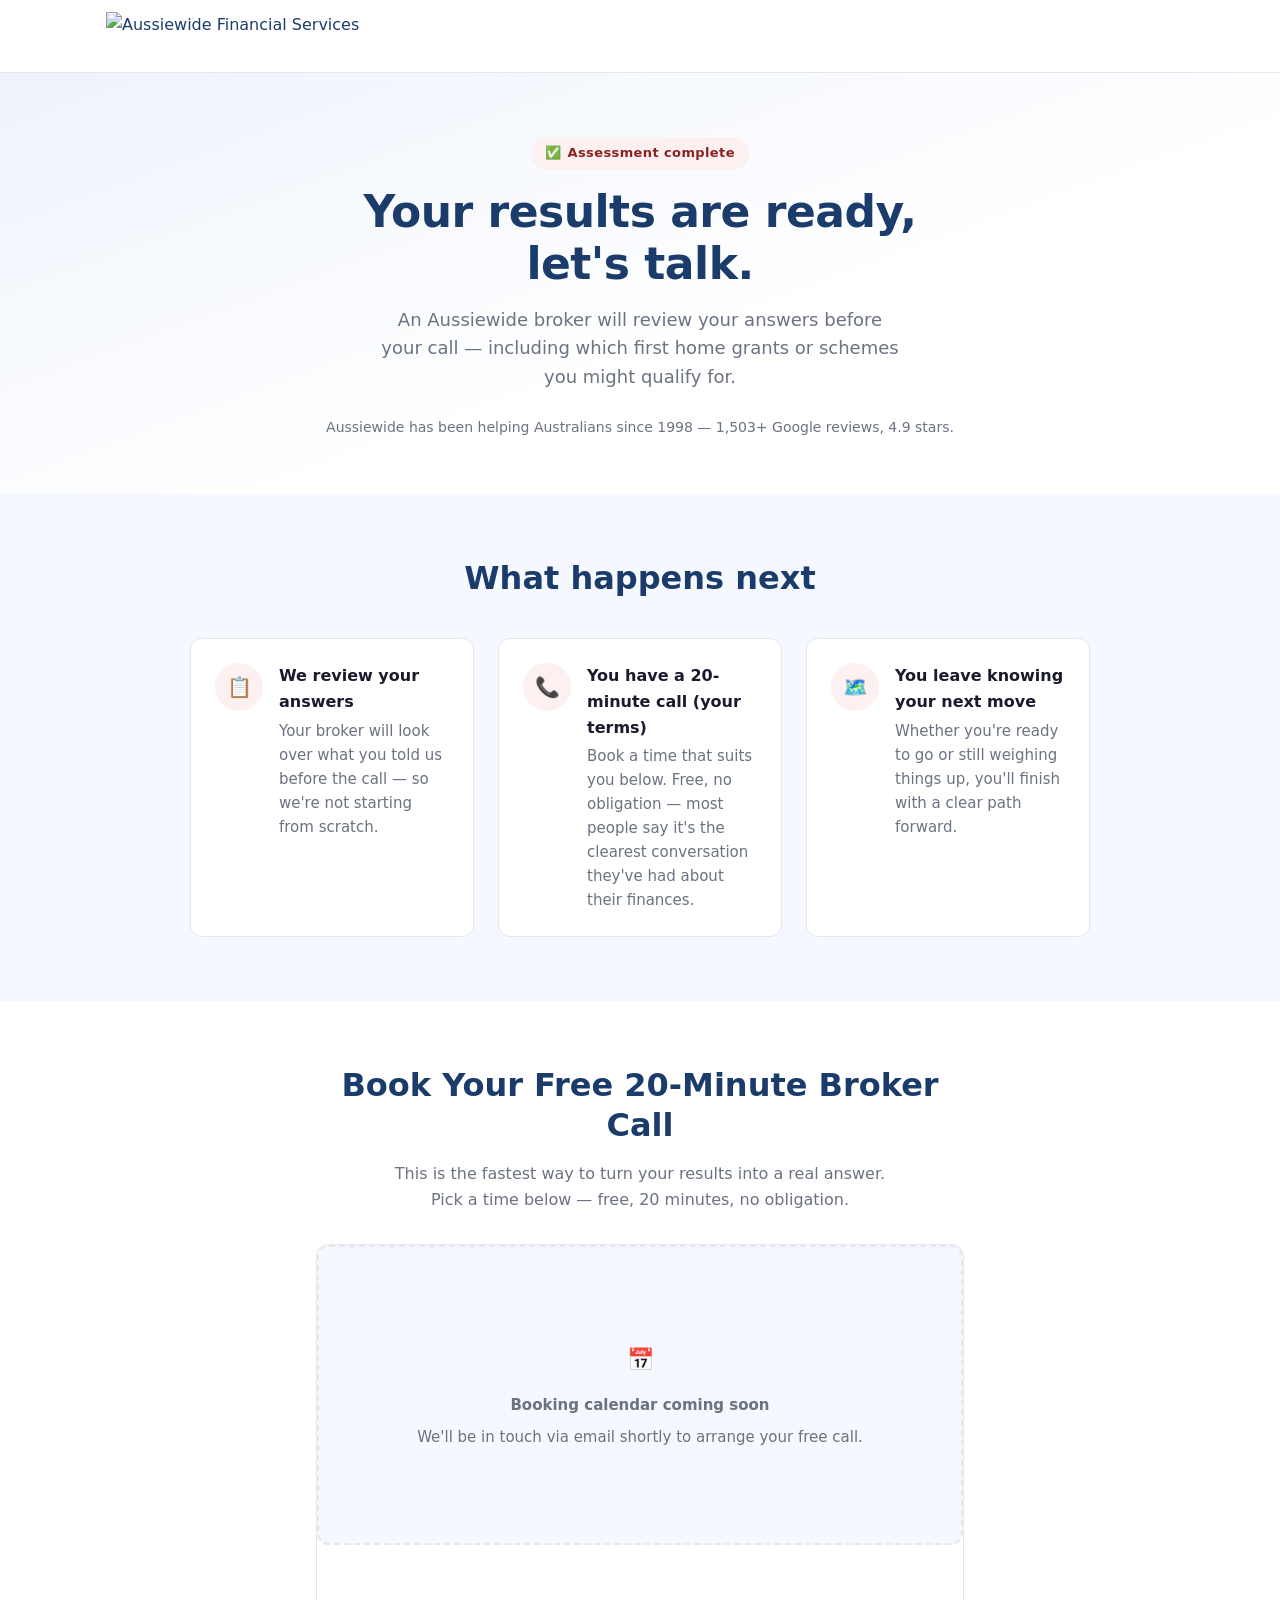
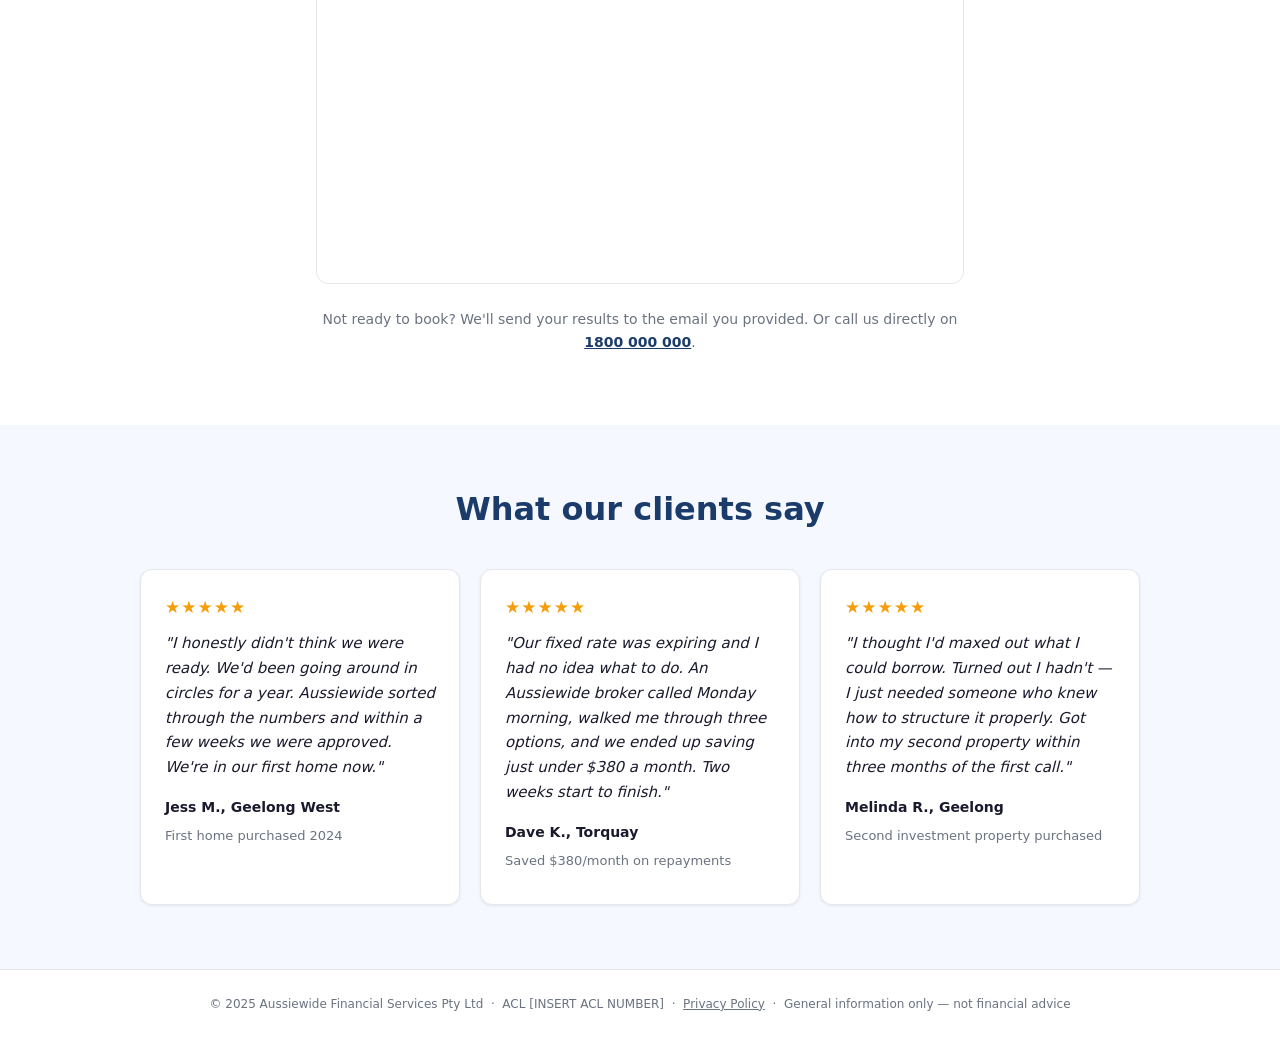
==== thank-you.html @ d665b50a "Initial commit — Aussiewide quiz funnel" ====
<!DOCTYPE html>
<html lang="en">
<head>
  <meta charset="UTF-8" />
  <meta name="viewport" content="width=device-width, initial-scale=1.0" />
  <meta name="robots" content="noindex, nofollow" />
  <title>Your Results Are Ready — Aussiewide Financial Services</title>
  <meta name="description" content="Thanks for completing your free mortgage assessment. Book your free 20-minute call with an Aussiewide broker." />

  <link rel="stylesheet" href="styles.css" />

  <!-- Meta Pixel -->
  <script>
    !function(f,b,e,v,n,t,s)
    {if(f.fbq)return;n=f.fbq=function(){n.callMethod?
    n.callMethod.apply(n,arguments):n.queue.push(arguments)};
    if(!f._fbq)f._fbq=n;n.push=n;n.loaded=!0;n.version='2.0';
    n.queue=[];t=b.createElement(e);t.async=!0;
    t.src=v;s=b.getElementsByTagName(e)[0];
    s.parentNode.insertBefore(t,s)}(window, document,'script',
    'https://connect.facebook.net/en_US/fbevents.js');
  </script>
  <script src="config.js"></script>
  <script>
    if (typeof CONFIG !== 'undefined' && CONFIG.metaPixelId) {
      fbq('init', CONFIG.metaPixelId);
      fbq('track', 'PageView');
    }
  </script>
  <noscript>
    <img height="1" width="1" style="display:none"
      src="https://www.facebook.com/tr?id=370020886926613&ev=PageView&noscript=1" />
  </noscript>
</head>
<body>

  <!-- =========================================================
       TOP BAR
       ========================================================= -->
  <header class="topbar" role="banner">
    <div class="container">
      <div class="topbar__inner">
        <a class="logo" href="index.html" aria-label="Aussiewide Financial Services — Home">
          <img
            src="https://aussiewidefs.com.au/wp-content/uploads/2024/06/Aussiewide-Financial-Services-Logo.png"
            alt="Aussiewide Financial Services"
            class="logo__img"
            height="48"
          />
        </a>
      </div>
    </div>
  </header>

  <main>

    <!-- =========================================================
         THANK YOU HERO
         ========================================================= -->
    <section class="ty-hero" aria-labelledby="ty-headline">
      <div class="container container--narrow">

        <div class="ty-hero__eyebrow">
          <span aria-hidden="true">✅</span>
          Assessment complete
        </div>

        <h1 id="ty-headline">
          Your results are ready, <span id="ty-name">let's talk.</span>
        </h1>

        <p class="ty-hero__sub" id="ty-sub">
          An Aussiewide broker will review your answers before your call — so you're not starting from scratch.
        </p>

        <p class="ty-hero__trust">
          Aussiewide has been helping Australians since 1998 — 1,503+ Google reviews, 4.9 stars.
        </p>

      </div>
    </section>

    <!-- =========================================================
         WHAT HAPPENS NEXT
         ========================================================= -->
    <section class="next-steps" aria-labelledby="next-heading">
      <div class="container">
        <h2 class="next-steps__heading" id="next-heading">What happens next</h2>
        <div class="next-steps__grid">

          <div class="next-step">
            <div class="next-step__icon" aria-hidden="true">📋</div>
            <div>
              <p class="next-step__title">We review your answers</p>
              <p class="next-step__desc">Your broker will look over what you told us before the call — so we're not starting from scratch.</p>
            </div>
          </div>

          <div class="next-step">
            <div class="next-step__icon" aria-hidden="true">📞</div>
            <div>
              <p class="next-step__title">You have a 20-minute call (your terms)</p>
              <p class="next-step__desc">Book a time that suits you below. Free, no obligation — most people say it's the clearest conversation they've had about their finances.</p>
            </div>
          </div>

          <div class="next-step">
            <div class="next-step__icon" aria-hidden="true">🗺️</div>
            <div>
              <p class="next-step__title">You leave knowing your next move</p>
              <p class="next-step__desc">Whether you're ready to go or still weighing things up, you'll finish with a clear path forward.</p>
            </div>
          </div>

        </div>
      </div>
    </section>

    <!-- =========================================================
         CALENDLY BOOKING SECTION
         ========================================================= -->
    <section class="booking" aria-labelledby="booking-heading">
      <div class="container container--narrow">

        <h2 class="booking__heading" id="booking-heading">Book Your Free 20-Minute Broker Call</h2>
        <p class="booking__intro">
          This is the fastest way to turn your results into a real answer. Pick a time below — free, 20 minutes, no obligation.
        </p>

        <!-- Calendly embed — populated by JS below -->
        <div id="calendly-embed">
          <!-- Populated by inline script -->
        </div>

        <p class="booking__below">
          Not ready to book? We'll send your results to the email you provided.
          Or call us directly on <a href="tel:1800000000" id="booking-phone">1800 000 000</a>.
        </p>

      </div>
    </section>

    <!-- =========================================================
         SOCIAL PROOF — TESTIMONIALS
         ========================================================= -->
    <!-- REPLACE WITH VERIFIED REAL CLIENT REVIEWS BEFORE LAUNCH -->
    <section class="testimonials" aria-labelledby="testimonials-heading">
      <div class="container">
        <h2 class="testimonials__heading" id="testimonials-heading">What our clients say</h2>
        <div class="testimonials__grid">

          <article class="testimonial-card">
            <div class="testimonial-card__stars" aria-label="5 out of 5 stars">&#9733;&#9733;&#9733;&#9733;&#9733;</div>
            <blockquote class="testimonial-card__quote">
              "I honestly didn't think we were ready. We'd been going around in circles for a year. Aussiewide sorted through the numbers and within a few weeks we were approved. We're in our first home now."
            </blockquote>
            <p class="testimonial-card__author">Jess M., Geelong West</p>
            <p class="testimonial-card__meta">First home purchased 2024</p>
          </article>

          <article class="testimonial-card">
            <div class="testimonial-card__stars" aria-label="5 out of 5 stars">&#9733;&#9733;&#9733;&#9733;&#9733;</div>
            <blockquote class="testimonial-card__quote">
              "Our fixed rate was expiring and I had no idea what to do. An Aussiewide broker called Monday morning, walked me through three options, and we ended up saving just under $380 a month. Two weeks start to finish."
            </blockquote>
            <p class="testimonial-card__author">Dave K., Torquay</p>
            <p class="testimonial-card__meta">Saved $380/month on repayments</p>
          </article>

          <article class="testimonial-card">
            <div class="testimonial-card__stars" aria-label="5 out of 5 stars">&#9733;&#9733;&#9733;&#9733;&#9733;</div>
            <blockquote class="testimonial-card__quote">
              "I thought I'd maxed out what I could borrow. Turned out I hadn't — I just needed someone who knew how to structure it properly. Got into my second property within three months of the first call."
            </blockquote>
            <p class="testimonial-card__author">Melinda R., Geelong</p>
            <p class="testimonial-card__meta">Second investment property purchased</p>
          </article>

        </div>
      </div>
    </section>
    <!-- /REPLACE WITH VERIFIED REAL CLIENT REVIEWS BEFORE LAUNCH -->

    <!-- =========================================================
         TRUST FOOTER
         ========================================================= -->
    <footer class="page-footer" role="contentinfo">
      <div class="container">
        <p class="page-footer__text">
          &copy; 2025 Aussiewide Financial Services Pty Ltd &nbsp;&middot;&nbsp;
          ACL [INSERT ACL NUMBER] &nbsp;&middot;&nbsp;
          <a href="#">Privacy Policy</a> &nbsp;&middot;&nbsp;
          General information only &mdash; not financial advice
        </p>
      </div>
    </footer>

  </main>

  <!-- =========================================================
       THANK YOU PAGE SCRIPT
       ========================================================= -->
  <script src="config.js"></script>
  <script>
    /* ----------------------------------------------------------
       Meta pixel backup Lead event on page load
    ---------------------------------------------------------- */
    window.addEventListener('load', function () {
      if (typeof fbq !== 'undefined') {
        fbq('track', 'Lead');
      }
    });

    /* ----------------------------------------------------------
       Dynamic content from sessionStorage + URL params
    ---------------------------------------------------------- */
    (function () {
      var params   = new URLSearchParams(window.location.search);
      var audience = params.get('audience') || 'fhb';

      // Try to read lead data from sessionStorage
      var lead = null;
      try {
        var raw = sessionStorage.getItem('aw_lead');
        if (raw) lead = JSON.parse(raw);
      } catch (e) { /* private browsing */ }

      // Personalise name in heading
      var nameEl = document.getElementById('ty-name');
      if (nameEl && lead && lead.firstName) {
        nameEl.textContent = lead.firstName + '.';
      } else if (nameEl) {
        nameEl.textContent = 'let\'s talk.';
      }

      // Dynamic hero subheadline by track
      var subEl = document.getElementById('ty-sub');
      var subCopy = {
        fhb:      'An Aussiewide broker will review your answers before your call — including which first home grants or schemes you might qualify for.',
        refi:     'An Aussiewide broker will review your current loan details before your call — so they can show you exactly what switching could save you.',
        investor: 'An Aussiewide broker will review your investment situation before your call — so you walk away knowing your real borrowing capacity.',
      };
      if (subEl) subEl.textContent = subCopy[audience] || subCopy['fhb'];

      /* ----------------------------------------------------------
         Calendly embed
      ---------------------------------------------------------- */
      var embedEl    = document.getElementById('calendly-embed');
      var calendlyUrl = (typeof CONFIG !== 'undefined') ? CONFIG.calendlyUrl : 'YOUR_CALENDLY_URL_HERE';

      if (embedEl) {
        if (calendlyUrl && calendlyUrl !== 'YOUR_CALENDLY_URL_HERE') {
          // Load Calendly inline embed
          var script = document.createElement('link');
          script.rel  = 'stylesheet';
          script.href = 'https://assets.calendly.com/assets/external/widget.css';
          document.head.appendChild(script);

          var scriptTag = document.createElement('script');
          scriptTag.src  = 'https://assets.calendly.com/assets/external/widget.js';
          scriptTag.async = true;
          scriptTag.onload = function () {
            if (window.Calendly) {
              window.Calendly.initInlineWidget({
                url: calendlyUrl,
                parentElement: embedEl,
                prefill: lead ? {
                  name:  lead.firstName || '',
                  email: lead.email     || '',
                } : {},
              });
            }
          };
          document.body.appendChild(scriptTag);
        } else {
          // Placeholder — Calendly URL not configured yet
          embedEl.innerHTML = '<div class="calendly-placeholder"><p style="font-size:22px;margin-bottom:8px;">📅</p><p><strong>Booking calendar coming soon</strong></p><p>We\'ll be in touch via email shortly to arrange your free call.</p></div>';
        }
      }

      /* ----------------------------------------------------------
         Populate CONFIG-based links/phone
      ---------------------------------------------------------- */
      if (typeof CONFIG !== 'undefined') {
        var phoneEl  = document.getElementById('booking-phone');
        var reviewEl = document.getElementById('reviews-link');

        if (phoneEl && CONFIG.businessPhone) {
          phoneEl.textContent = CONFIG.businessPhone;
          phoneEl.href = 'tel:' + CONFIG.businessPhone.replace(/\s/g, '');
        }
        if (reviewEl && CONFIG.googleReviewsUrl) {
          reviewEl.href = CONFIG.googleReviewsUrl;
        }
      }
    })();
  </script>

</body>
</html>
---- styles.css ----
/* ============================================================
   AUSSIEWIDE FINANCIAL SERVICES — QUIZ FUNNEL
   Mobile-first. System fonts. No external deps.
   ============================================================ */

/* --- CSS Custom Properties --------------------------------- */
:root {
  --navy:       #1B3C6B;
  --brand:       #A82E2C;
  --brand-dark:  #8B2220;
  --brand-light: #fdf0f0;
  --bg:         #F5F8FF;
  --text:       #1A1A2E;
  --muted:      #6B7280;
  --white:      #FFFFFF;
  --border:     #E5E7EB;
  --error:      #EF4444;
  --shadow-sm:  0 1px 3px rgba(0,0,0,.08);
  --shadow-md:  0 4px 16px rgba(0,0,0,.10);
  --radius:     8px;
  --unit:       8px;
  --font:       system-ui, -apple-system, 'Segoe UI', Roboto, sans-serif;
  --transition: 0.22s ease;
}

/* --- Reset ------------------------------------------------- */
*, *::before, *::after { box-sizing: border-box; margin: 0; padding: 0; }

html { scroll-behavior: smooth; -webkit-text-size-adjust: 100%; }

body {
  font-family: var(--font);
  font-size: 16px;
  line-height: 1.6;
  color: var(--text);
  background: var(--white);
}

img, svg { display: block; max-width: 100%; }
a { color: var(--navy); }
a:hover { color: var(--brand); }
ul { list-style: none; }

/* --- Typography -------------------------------------------- */
h1 {
  font-size: clamp(28px, 6vw, 44px);
  font-weight: 700;
  line-height: 1.18;
  color: var(--navy);
  letter-spacing: -0.5px;
}

h2 {
  font-size: clamp(22px, 4vw, 32px);
  font-weight: 700;
  color: var(--navy);
  line-height: 1.25;
}

h3 { font-size: 18px; font-weight: 600; color: var(--navy); }
p  { margin-bottom: var(--unit); }

/* --- Layout helpers --------------------------------------- */
.container {
  width: 100%;
  max-width: 1100px;
  margin: 0 auto;
  padding: 0 calc(var(--unit) * 2);
}

.container--narrow {
  max-width: 680px;
}

/* ============================================================
   LANDING PAGE
   ============================================================ */

/* --- Top bar (logo only) ---------------------------------- */
.topbar {
  background: var(--white);
  border-bottom: 1px solid var(--border);
  padding: calc(var(--unit) * 1.5) 0;
  position: sticky;
  top: 0;
  z-index: 100;
}

.topbar__inner {
  display: flex;
  align-items: center;
  justify-content: space-between;
}

.logo {
  display: flex;
  align-items: center;
  gap: 10px;
  text-decoration: none;
}

.logo__img {
  height: 48px;
  width: auto;
  display: block;
}

/* --- Hero ------------------------------------------------- */
.hero {
  background: linear-gradient(160deg, #eef3fc 0%, var(--white) 60%);
  padding: calc(var(--unit) * 7) 0 calc(var(--unit) * 6);
}

.hero__inner {
  display: grid;
  gap: calc(var(--unit) * 4);
  align-items: center;
}

.hero__content { max-width: 620px; }

.hero__headline {
  margin-bottom: calc(var(--unit) * 2);
}

.hero__sub {
  font-size: 18px;
  color: var(--muted);
  margin-bottom: calc(var(--unit) * 4);
  max-width: 520px;
}

.hero__cta-group {
  display: flex;
  flex-direction: column;
  gap: var(--unit);
  align-items: flex-start;
}

.hero__reassurance {
  font-size: 13px;
  color: var(--muted);
  display: flex;
  align-items: center;
  gap: 6px;
}

.hero__reassurance::before {
  content: '🔒';
  font-size: 13px;
}

/* --- Buttons ---------------------------------------------- */
.btn {
  display: inline-flex;
  align-items: center;
  justify-content: center;
  gap: 8px;
  font-family: var(--font);
  font-size: 17px;
  font-weight: 600;
  border: none;
  border-radius: var(--radius);
  cursor: pointer;
  padding: 16px 32px;
  text-decoration: none;
  transition: background var(--transition), transform var(--transition), box-shadow var(--transition);
  letter-spacing: 0.01em;
  white-space: nowrap;
}

.btn--primary {
  background: var(--brand);
  color: var(--white);
  box-shadow: 0 4px 14px rgba(168,46,44,.25);
}

.btn--primary:hover {
  background: var(--brand-dark);
  color: var(--white);
  box-shadow: 0 6px 18px rgba(168,46,44,.35);
}

.btn--primary:active { transform: scale(.98); }

.btn--full { width: 100%; font-size: 18px; }

/* Noscript fallback CTA */
.noscript-cta {
  display: none;
}

/* --- Social proof bar ------------------------------------- */
.proof-bar {
  background: #f0f2f5;
  border-top: 1px solid var(--border);
  border-bottom: 1px solid var(--border);
  padding: calc(var(--unit) * 2) 0;
}

.proof-bar__list {
  display: flex;
  flex-wrap: wrap;
  gap: calc(var(--unit) * 2);
  justify-content: center;
  align-items: center;
}

.proof-bar__item {
  display: flex;
  align-items: center;
  gap: 8px;
  font-size: 14px;
  font-weight: 500;
  color: var(--text);
  white-space: nowrap;
}

.proof-bar__item .icon { font-size: 18px; }

/* --- How it works ----------------------------------------- */
.how {
  padding: calc(var(--unit) * 8) 0;
  background: var(--white);
}

.how__heading {
  text-align: center;
  margin-bottom: calc(var(--unit) * 5);
}

.how__steps {
  display: grid;
  gap: calc(var(--unit) * 3);
  grid-template-columns: 1fr;
  max-width: 900px;
  margin: 0 auto;
}

.step {
  display: flex;
  gap: calc(var(--unit) * 2);
  align-items: flex-start;
  padding: calc(var(--unit) * 3);
  background: var(--bg);
  border-radius: 12px;
  border: 1px solid var(--border);
}

.step__num {
  flex-shrink: 0;
  width: 44px;
  height: 44px;
  background: var(--navy);
  color: var(--white);
  border-radius: 50%;
  display: flex;
  align-items: center;
  justify-content: center;
  font-size: 18px;
  font-weight: 700;
}

.step__body {}
.step__title { font-size: 17px; font-weight: 600; margin-bottom: 4px; }
.step__desc  { color: var(--muted); font-size: 15px; margin: 0; }

/* --- Secondary CTA ---------------------------------------- */
.cta-section {
  background: var(--navy);
  padding: calc(var(--unit) * 8) 0;
  text-align: center;
}

.cta-section h2 { color: var(--white); margin-bottom: calc(var(--unit) * 3); }

/* --- Footer ----------------------------------------------- */
.footer {
  background: #f0f2f5;
  border-top: 1px solid var(--border);
  padding: calc(var(--unit) * 3) 0;
  text-align: center;
}

.footer__text {
  font-size: 12px;
  color: var(--muted);
  margin: 0;
}

.footer__text a { color: var(--muted); }
.footer__text a:hover { color: var(--navy); }

/* ============================================================
   QUIZ OVERLAY
   ============================================================ */
.quiz-overlay {
  min-height: 100vh;
  background: var(--white);
  display: flex;
  flex-direction: column;
  overflow: hidden;
}

/* --- Quiz header ------------------------------------------ */
.quiz-header {
  flex-shrink: 0;
  background: var(--white);
  border-bottom: 1px solid var(--border);
  padding: 12px calc(var(--unit) * 2) 0;
}

.quiz-header__top {
  display: grid;
  grid-template-columns: 1fr auto 1fr;
  align-items: center;
  margin-bottom: 12px;
  gap: 12px;
}

/* Back btn is the left cell — already styled above */

.logo {
  justify-self: center;
  text-decoration: none;
}

.quiz-step-label {
  justify-self: end;
  font-size: 13px;
  color: var(--muted);
  font-weight: 600;
  white-space: nowrap;
}

/* --- Progress bar ----------------------------------------- */
.progress-track {
  height: 6px;
  background: var(--border);
  border-radius: 99px;
  overflow: hidden;
}

.progress-fill {
  height: 100%;
  background: var(--brand);
  border-radius: 99px;
  width: 0%;
  transition: width 0.35s ease;
}

/* --- Quiz body -------------------------------------------- */
.quiz-body {
  flex: 1;
  overflow-y: auto;
  -webkit-overflow-scrolling: touch;
  padding: calc(var(--unit) * 3) calc(var(--unit) * 2) calc(var(--unit) * 4);
}

.quiz-body__inner {
  max-width: 600px;
  margin: 0 auto;
}

/* --- Question card ---------------------------------------- */
.question-card {
  animation: slideIn 0.25s ease both;
}

.question-card.slide-out-left  { animation: slideOutLeft  0.2s ease both; }
.question-card.slide-out-right { animation: slideOutRight 0.2s ease both; }
.question-card.slide-in-right  { animation: slideInRight  0.25s ease both; }

@keyframes slideIn       { from { opacity:0; transform:translateX(40px);  } to { opacity:1; transform:translateX(0); } }
@keyframes slideInRight  { from { opacity:0; transform:translateX(-40px); } to { opacity:1; transform:translateX(0); } }
@keyframes slideOutLeft  { from { opacity:1; transform:translateX(0); } to { opacity:0; transform:translateX(-40px); } }
@keyframes slideOutRight { from { opacity:1; transform:translateX(0); } to { opacity:0; transform:translateX(40px);  } }

@media (prefers-reduced-motion: reduce) {
  .question-card,
  .question-card.slide-out-left,
  .question-card.slide-out-right,
  .question-card.slide-in-right { animation: none; }
  .progress-fill { transition: none; }
}

.question-card__text {
  font-size: clamp(18px, 3.5vw, 24px);
  font-weight: 700;
  color: var(--navy);
  margin-bottom: var(--unit);
  line-height: 1.3;
}

.question-card__subtitle {
  font-size: 14px;
  color: var(--muted);
  margin-bottom: calc(var(--unit) * 2.5);
}

/* --- Option buttons --------------------------------------- */
.options-list {
  display: flex;
  flex-direction: column;
  gap: calc(var(--unit) * 1.25);
  margin-top: calc(var(--unit) * 2);
}

.option-btn {
  width: 100%;
  min-height: 64px;
  padding: 16px 18px;
  background: var(--white);
  border: 2px solid var(--border);
  border-radius: var(--radius);
  font-family: var(--font);
  font-size: 16px;
  font-weight: 500;
  color: var(--text);
  text-align: left;
  cursor: pointer;
  display: flex;
  align-items: center;
  gap: 12px;
  transition: border-color var(--transition), background var(--transition), transform var(--transition);
  position: relative;
}

.option-btn:hover {
  border-color: var(--brand);
  background: var(--brand-light);
}

.option-btn:active { transform: scale(.99); }

.option-btn.is-selected {
  border-color: var(--brand);
  border-width: 2.5px;
  background: var(--brand-light);
  color: var(--navy);
  font-weight: 600;
  box-shadow: 0 2px 8px rgba(168,46,44,.15);
}

/* Single-select indicator dot */
.option-btn__indicator {
  flex-shrink: 0;
  width: 22px;
  height: 22px;
  border: 2px solid var(--border);
  border-radius: 50%;
  transition: border-color var(--transition), background var(--transition);
}

.option-btn.is-selected .option-btn__indicator {
  border-color: var(--brand);
  background: var(--brand);
  position: relative;
}

.option-btn.is-selected .option-btn__indicator::after {
  content: '';
  position: absolute;
  inset: 3px;
  background: var(--white);
  border-radius: 50%;
}

/* Checkbox indicator for multi-select */
.option-btn.is-checkbox .option-btn__indicator {
  border-radius: 5px;
}

.option-btn.is-checkbox.is-selected .option-btn__indicator {
  background: var(--brand);
  border-color: var(--brand);
}

.option-btn.is-checkbox.is-selected .option-btn__indicator::after {
  content: '';
  position: absolute;
  left: 3px;
  top: 0px;
  width: 7px;
  height: 12px;
  border: 2.5px solid var(--white);
  border-top: none;
  border-left: none;
  transform: rotate(45deg);
  background: transparent;
  border-radius: 0;
}

.option-btn__label { flex: 1; }

/* Multi-select continue button */
.multi-continue {
  margin-top: calc(var(--unit) * 2);
  width: 100%;
}

/* --- Back button — lives in header ------------------------ */
.back-btn {
  display: inline-flex;
  align-items: center;
  gap: 6px;
  background: var(--white);
  border: 2px solid var(--border);
  border-radius: 8px;
  font-family: var(--font);
  font-size: 14px;
  font-weight: 600;
  color: var(--navy);
  cursor: pointer;
  padding: 8px 14px;
  transition: border-color var(--transition), background var(--transition), color var(--transition);
  white-space: nowrap;
  flex-shrink: 0;
}

.back-btn:hover {
  border-color: var(--navy);
  background: var(--bg);
}

.back-btn:active { transform: scale(.97); }

.back-btn__icon {
  flex-shrink: 0;
  color: currentColor;
}

/* Invisible placeholder when back is hidden — keeps layout stable */
.back-btn.is-hidden {
  visibility: hidden;
  pointer-events: none;
}

/* --- Reassurance bar -------------------------------------- */
.quiz-reassurance {
  flex-shrink: 0;
  padding: 10px calc(var(--unit) * 2);
  border-top: 1px solid var(--border);
  background: #fafafa;
  text-align: center;
  font-size: 12px;
  color: var(--muted);
}

/* ============================================================
   CONTACT CAPTURE STEP
   ============================================================ */
.contact-card {
  padding-top: var(--unit);
}

.contact-card__reward {
  display: inline-block;
  background: var(--brand-light);
  color: var(--brand);
  font-size: 14px;
  font-weight: 700;
  padding: 6px 14px;
  border-radius: 99px;
  margin-bottom: calc(var(--unit) * 1.5);
  letter-spacing: 0.01em;
}

.contact-card__heading {
  font-size: clamp(22px, 4vw, 28px);
  font-weight: 700;
  color: var(--navy);
  margin-bottom: var(--unit);
}

.contact-card__sub {
  color: var(--muted);
  font-size: 15px;
  margin-bottom: calc(var(--unit) * 3);
}

.form-group {
  margin-bottom: calc(var(--unit) * 2.5);
}

.form-label {
  display: block;
  font-size: 14px;
  font-weight: 600;
  color: var(--text);
  margin-bottom: 6px;
}

.form-label .optional {
  font-weight: 400;
  color: var(--muted);
  font-size: 13px;
}

.form-input {
  width: 100%;
  padding: 14px 16px;
  font-family: var(--font);
  font-size: 16px;
  color: var(--text);
  background: var(--white);
  border: 2px solid var(--border);
  border-radius: var(--radius);
  transition: border-color var(--transition), box-shadow var(--transition);
  appearance: none;
  -webkit-appearance: none;
}

.form-input:focus {
  outline: none;
  border-color: var(--brand);
  box-shadow: 0 0 0 3px rgba(0,168,120,.12);
}

.form-input.is-error { border-color: var(--error); }

.form-error {
  font-size: 13px;
  color: var(--error);
  margin-top: 4px;
  display: none;
}

.form-error.is-visible { display: block; }

.submit-btn {
  width: 100%;
  padding: 18px 24px;
  font-size: 18px;
  margin-top: var(--unit);
}

.privacy-note {
  text-align: center;
  font-size: 13px;
  color: var(--muted);
  margin-top: var(--unit);
}

/* ============================================================
   THANK YOU PAGE
   ============================================================ */
.ty-hero {
  background: linear-gradient(160deg, #eef3fc 0%, var(--white) 60%);
  padding: calc(var(--unit) * 8) 0 calc(var(--unit) * 6);
  text-align: center;
}

.ty-hero__eyebrow {
  display: inline-flex;
  align-items: center;
  gap: 6px;
  background: var(--brand-light);
  color: var(--brand-dark);
  font-size: 13px;
  font-weight: 600;
  padding: 6px 14px;
  border-radius: 99px;
  margin-bottom: calc(var(--unit) * 2);
  letter-spacing: 0.03em;
}

.ty-hero h1 { margin-bottom: calc(var(--unit) * 2); }

.ty-hero__sub {
  font-size: 18px;
  color: var(--muted);
  max-width: 520px;
  margin: 0 auto calc(var(--unit) * 3);
}

.ty-hero__trust {
  font-size: 14px;
  color: var(--muted);
}

/* --- What happens next ------------------------------------ */
.next-steps {
  padding: calc(var(--unit) * 8) 0;
  background: var(--bg);
}

.next-steps__heading {
  text-align: center;
  margin-bottom: calc(var(--unit) * 5);
}

.next-steps__grid {
  display: grid;
  grid-template-columns: 1fr;
  gap: calc(var(--unit) * 3);
  max-width: 900px;
  margin: 0 auto;
}

.next-step {
  background: var(--white);
  border: 1px solid var(--border);
  border-radius: 12px;
  padding: calc(var(--unit) * 3);
  display: flex;
  gap: calc(var(--unit) * 2);
  align-items: flex-start;
}

.next-step__icon {
  flex-shrink: 0;
  width: 48px;
  height: 48px;
  background: var(--brand-light);
  border-radius: 50%;
  display: flex;
  align-items: center;
  justify-content: center;
  font-size: 20px;
}

.next-step__title { font-size: 16px; font-weight: 700; margin-bottom: 4px; }
.next-step__desc  { color: var(--muted); font-size: 15px; margin: 0; }

/* --- Calendly section ------------------------------------- */
.booking {
  padding: calc(var(--unit) * 8) 0;
  background: var(--white);
}

.booking__heading {
  text-align: center;
  margin-bottom: calc(var(--unit) * 2);
}

.booking__intro {
  text-align: center;
  color: var(--muted);
  max-width: 520px;
  margin: 0 auto calc(var(--unit) * 4);
}

#calendly-embed {
  min-height: 640px;
  border-radius: 12px;
  overflow: hidden;
  border: 1px solid var(--border);
}

.calendly-placeholder {
  min-height: 300px;
  display: flex;
  flex-direction: column;
  align-items: center;
  justify-content: center;
  text-align: center;
  background: var(--bg);
  border: 2px dashed var(--border);
  border-radius: 12px;
  padding: calc(var(--unit) * 5);
  gap: var(--unit);
}

.calendly-placeholder p {
  color: var(--muted);
  font-size: 15px;
  margin: 0;
}

.booking__below {
  text-align: center;
  font-size: 14px;
  color: var(--muted);
  margin-top: calc(var(--unit) * 3);
}

.booking__below a { color: var(--navy); font-weight: 600; }

/* --- Testimonials ----------------------------------------- */
.testimonials {
  padding: calc(var(--unit) * 8) 0;
  background: var(--bg);
}

.testimonials__heading {
  text-align: center;
  margin-bottom: calc(var(--unit) * 5);
}

.testimonials__grid {
  display: grid;
  grid-template-columns: 1fr;
  gap: calc(var(--unit) * 2.5);
  max-width: 1000px;
  margin: 0 auto;
}

.testimonial-card {
  background: var(--white);
  border: 1px solid var(--border);
  border-radius: 12px;
  padding: calc(var(--unit) * 3);
  box-shadow: var(--shadow-sm);
}

.testimonial-card__stars {
  color: #F59E0B;
  font-size: 17px;
  margin-bottom: 10px;
  letter-spacing: 1px;
}

.testimonial-card__quote {
  font-size: 15px;
  color: var(--text);
  line-height: 1.65;
  margin-bottom: calc(var(--unit) * 2);
  font-style: italic;
}

.testimonial-card__author { font-weight: 700; font-size: 14px; }
.testimonial-card__meta   { font-size: 13px; color: var(--muted); }

/* --- Trust footer ----------------------------------------- */
.page-footer {
  border-top: 1px solid var(--border);
  padding: calc(var(--unit) * 3) 0;
  text-align: center;
}

.page-footer__text {
  font-size: 12px;
  color: var(--muted);
  margin: 0;
  line-height: 1.7;
}

.page-footer__text a {
  color: var(--muted);
  text-decoration: underline;
}

.page-footer__text a:hover {
  color: var(--navy);
}

/* ============================================================
   RESPONSIVE
   ============================================================ */
@media (min-width: 640px) {
  .hero__cta-group { flex-direction: row; align-items: center; }
  .how__steps      { grid-template-columns: repeat(3, 1fr); }
  .next-steps__grid { grid-template-columns: repeat(3, 1fr); }
  .testimonials__grid { grid-template-columns: repeat(3, 1fr); }
}

@media (min-width: 768px) {
  .quiz-body {
    padding: calc(var(--unit) * 5) calc(var(--unit) * 4) calc(var(--unit) * 5);
  }

  .question-card__text { font-size: 22px; }

  .option-btn { font-size: 17px; padding: 16px 20px; }
}

/* ============================================================
   LOADING STATE
   ============================================================ */
.btn--loading {
  pointer-events: none;
  opacity: .75;
}

.btn--loading::after {
  content: '';
  display: inline-block;
  width: 16px;
  height: 16px;
  border: 2px solid rgba(255,255,255,.4);
  border-top-color: var(--white);
  border-radius: 50%;
  animation: spin .7s linear infinite;
  margin-left: 8px;
}

@keyframes spin { to { transform: rotate(360deg); } }

/* ============================================================
   UTILITY
   ============================================================ */
.sr-only {
  position: absolute;
  width: 1px; height: 1px;
  padding: 0; margin: -1px;
  overflow: hidden;
  clip: rect(0,0,0,0);
  white-space: nowrap;
  border: 0;
}

.text-center { text-align: center; }
.mt-1 { margin-top: var(--unit); }
.mt-2 { margin-top: calc(var(--unit) * 2); }
.mt-3 { margin-top: calc(var(--unit) * 3); }
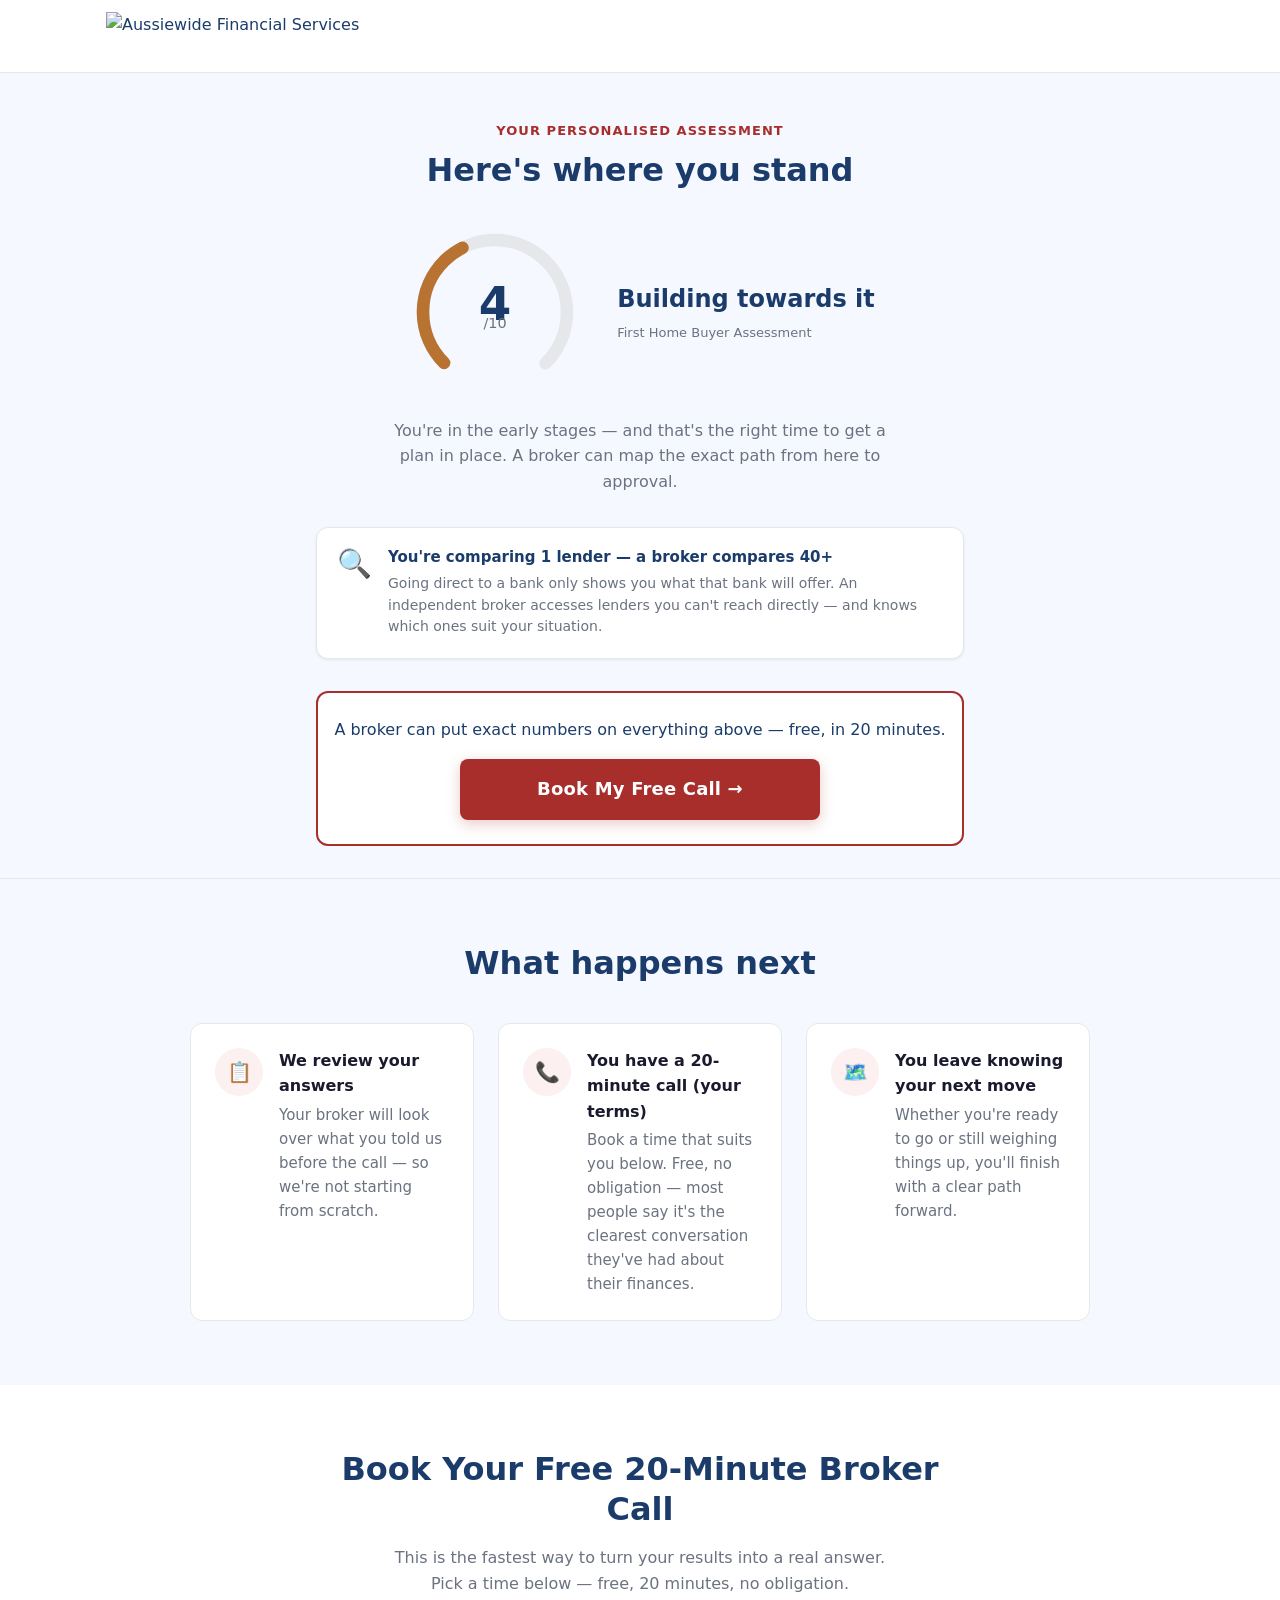
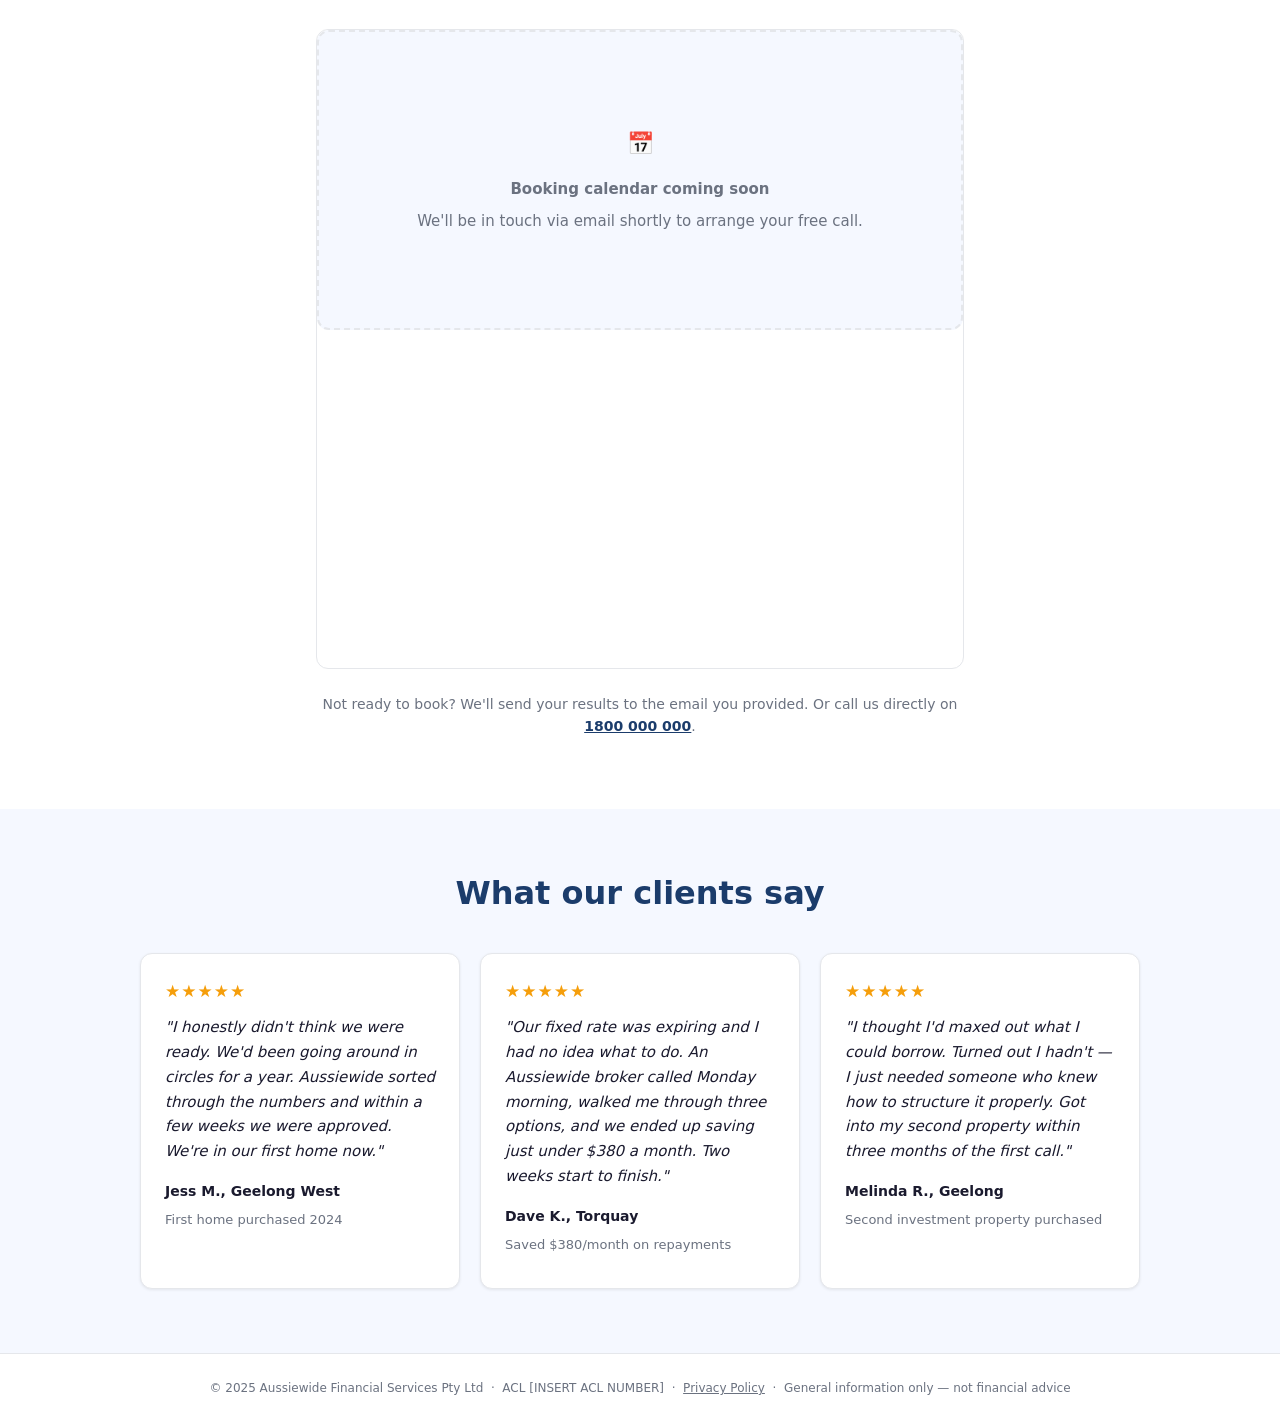
==== commit d06a01ec: "Add personalised results engine with score gauge and insights" ====
--- a/thank-you.html
+++ b/thank-you.html
@@ -55,28 +55,12 @@
   <main>
 
     <!-- =========================================================
-         THANK YOU HERO
-         ========================================================= -->
-    <section class="ty-hero" aria-labelledby="ty-headline">
+         PERSONALISED RESULTS — rendered by results.js
+         ========================================================= -->
+    <section class="results-section" id="results-section" aria-label="Your personalised results">
+      <!-- Content injected by results.js -->
       <div class="container container--narrow">
-
-        <div class="ty-hero__eyebrow">
-          <span aria-hidden="true">✅</span>
-          Assessment complete
-        </div>
-
-        <h1 id="ty-headline">
-          Your results are ready, <span id="ty-name">let's talk.</span>
-        </h1>
-
-        <p class="ty-hero__sub" id="ty-sub">
-          An Aussiewide broker will review your answers before your call — so you're not starting from scratch.
-        </p>
-
-        <p class="ty-hero__trust">
-          Aussiewide has been helping Australians since 1998 — 1,503+ Google reviews, 4.9 stars.
-        </p>
-
+        <p class="results-loading">Preparing your results…</p>
       </div>
     </section>
 
@@ -201,6 +185,7 @@
        THANK YOU PAGE SCRIPT
        ========================================================= -->
   <script src="config.js"></script>
+  <script src="results.js"></script>
   <script>
     /* ----------------------------------------------------------
        Meta pixel backup Lead event on page load
--- a/styles.css
+++ b/styles.css
@@ -846,6 +846,187 @@
 }
 
 /* ============================================================
+   RESULTS PAGE
+   ============================================================ */
+
+.results-loading {
+  text-align: center;
+  color: var(--muted);
+  padding: calc(var(--unit) * 6) 0;
+}
+
+.results-section {
+  background: var(--bg);
+  padding: calc(var(--unit) * 6) 0 calc(var(--unit) * 4);
+  border-bottom: 1px solid var(--border);
+}
+
+.results-header {
+  text-align: center;
+  margin-bottom: calc(var(--unit) * 4);
+}
+
+.results-eyebrow {
+  font-size: 13px;
+  font-weight: 600;
+  letter-spacing: 0.08em;
+  text-transform: uppercase;
+  color: var(--brand);
+  margin-bottom: var(--unit);
+}
+
+.results-headline {
+  font-size: clamp(24px, 4vw, 32px);
+  font-weight: 700;
+  color: var(--navy);
+  margin: 0;
+}
+
+/* --- Score block ------------------------------------------ */
+.score-block {
+  display: flex;
+  flex-direction: column;
+  align-items: center;
+  gap: calc(var(--unit) * 1.5);
+  margin-bottom: calc(var(--unit) * 2);
+}
+
+.score-gauge {
+  width: 160px;
+  height: 160px;
+  flex-shrink: 0;
+}
+
+.score-gauge__number {
+  font-size: 52px;
+  font-weight: 800;
+  fill: var(--navy);
+  font-family: var(--font);
+}
+
+.score-gauge__denom {
+  font-size: 16px;
+  font-weight: 500;
+  fill: var(--muted);
+  font-family: var(--font);
+}
+
+.score-block__text {
+  text-align: center;
+}
+
+.score-block__label {
+  font-size: 20px;
+  font-weight: 700;
+  color: var(--navy);
+  margin: 0 0 4px;
+}
+
+.score-block__track {
+  font-size: 13px;
+  color: var(--muted);
+  font-weight: 500;
+  margin: 0;
+}
+
+/* --- Score message ---------------------------------------- */
+.score-message {
+  text-align: center;
+  font-size: 16px;
+  color: var(--muted);
+  max-width: 520px;
+  margin: 0 auto calc(var(--unit) * 4);
+  line-height: 1.6;
+}
+
+/* --- Insight cards --------------------------------------- */
+.insights-grid {
+  display: flex;
+  flex-direction: column;
+  gap: calc(var(--unit) * 1.5);
+  margin-bottom: calc(var(--unit) * 4);
+}
+
+.insight-card {
+  background: var(--white);
+  border: 1px solid var(--border);
+  border-radius: 12px;
+  padding: calc(var(--unit) * 2.5);
+  display: flex;
+  gap: calc(var(--unit) * 2);
+  align-items: flex-start;
+  box-shadow: var(--shadow-sm);
+}
+
+.insight-card__icon {
+  font-size: 28px;
+  flex-shrink: 0;
+  line-height: 1;
+  margin-top: 2px;
+}
+
+.insight-card__body {}
+
+.insight-card__title {
+  font-size: 15px;
+  font-weight: 700;
+  color: var(--navy);
+  margin: 0 0 6px;
+  line-height: 1.3;
+}
+
+.insight-card__desc {
+  font-size: 14px;
+  color: var(--muted);
+  margin: 0;
+  line-height: 1.55;
+}
+
+/* --- Results inline CTA ---------------------------------- */
+.results-cta {
+  text-align: center;
+  padding: calc(var(--unit) * 3) calc(var(--unit) * 2);
+  background: var(--white);
+  border: 2px solid var(--brand);
+  border-radius: 12px;
+}
+
+.results-cta__text {
+  font-size: 16px;
+  color: var(--navy);
+  font-weight: 500;
+  margin-bottom: calc(var(--unit) * 2);
+}
+
+.results-cta__btn {
+  max-width: 360px;
+  margin: 0 auto;
+  display: flex;
+}
+
+/* Desktop: score block goes side by side */
+@media (min-width: 640px) {
+  .score-block {
+    flex-direction: row;
+    justify-content: center;
+    gap: calc(var(--unit) * 4);
+  }
+
+  .score-block__text {
+    text-align: left;
+  }
+
+  .score-gauge {
+    width: 180px;
+    height: 180px;
+  }
+
+  .score-block__label {
+    font-size: 24px;
+  }
+}
+
+/* ============================================================
    RESPONSIVE
    ============================================================ */
 @media (min-width: 640px) {
